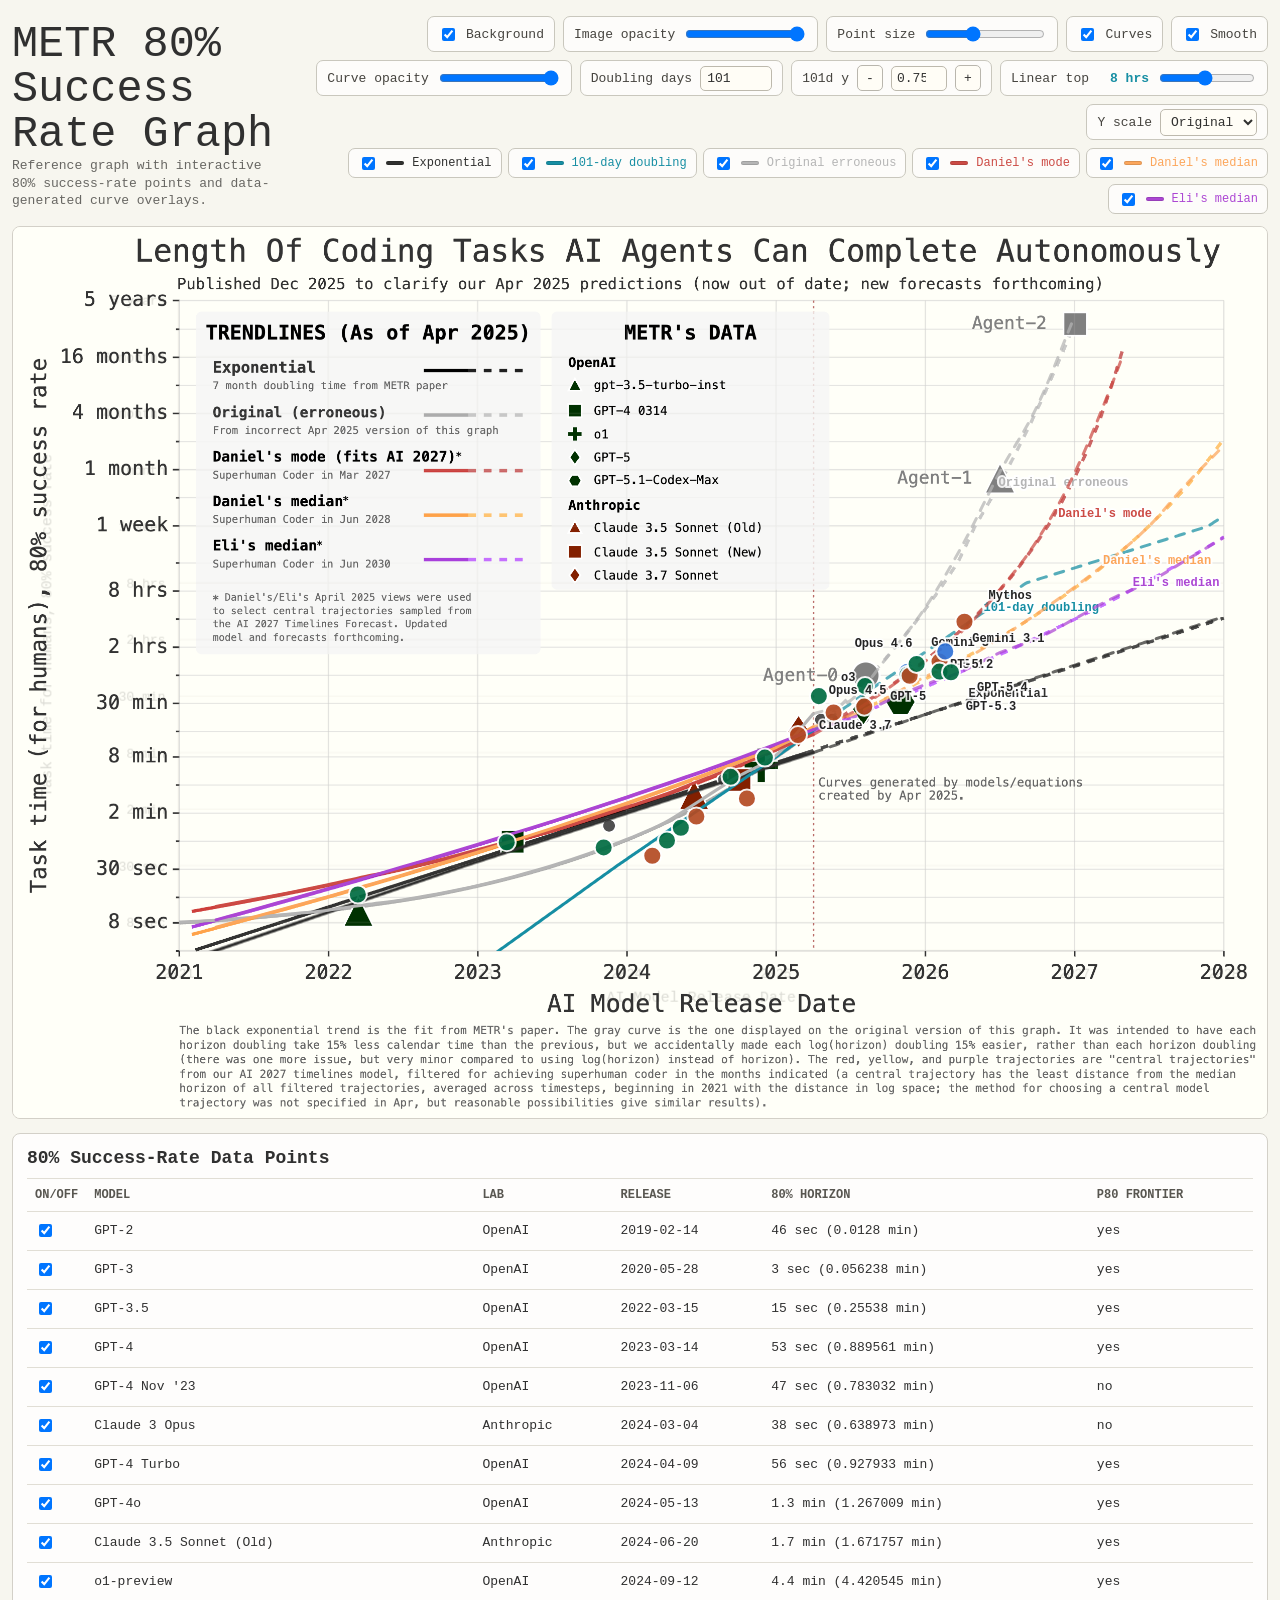
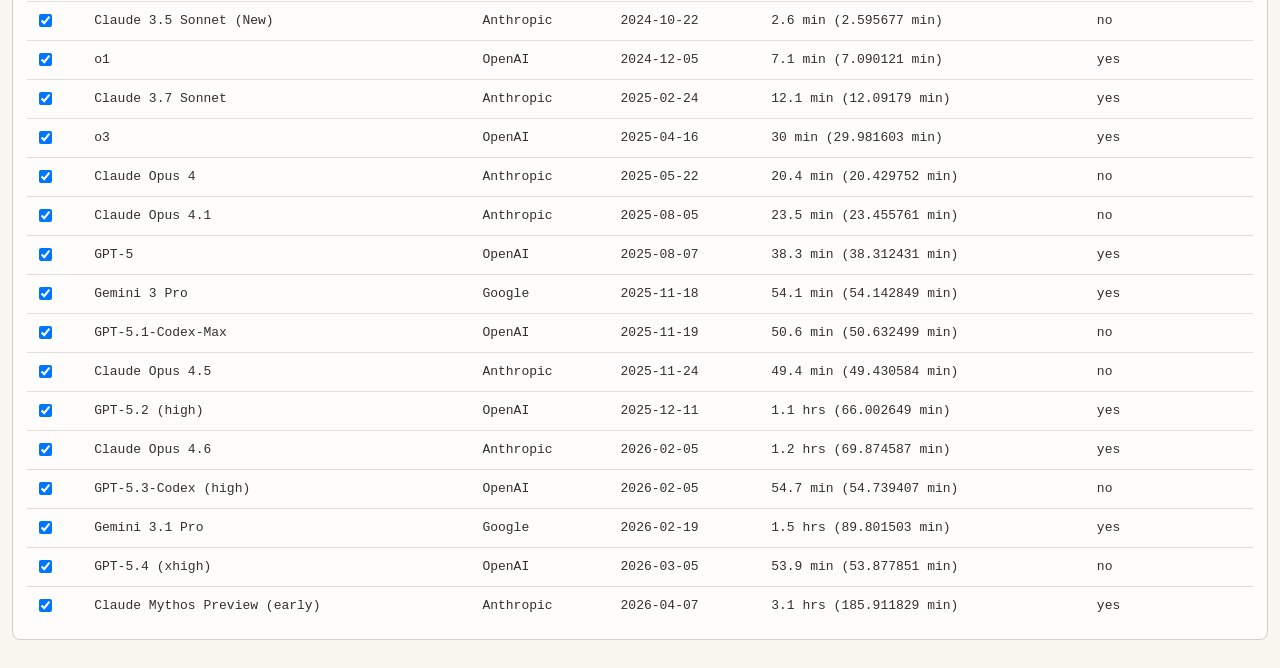
==== graph.html @ 04ca9c7e "Initial interactive AI 2027 graph" ====
<!doctype html>
<html lang="en">
  <head>
    <meta charset="utf-8" />
    <meta name="viewport" content="width=device-width, initial-scale=1" />
    <meta http-equiv="cache-control" content="no-store" />
    <meta http-equiv="pragma" content="no-cache" />
    <meta http-equiv="expires" content="0" />
    <title>METR 80% Success Rate Graph</title>
    <link rel="stylesheet" href="./graph.css?v=20260511-12" />
  </head>
  <body>
    <main>
      <header>
        <div>
          <h1>METR 80% Success Rate Graph</h1>
          <p>Reference graph with interactive 80% success-rate points and data-generated curve overlays.</p>
        </div>
        <div class="controls" aria-label="Graph controls">
          <label>
            <input id="backgroundToggle" type="checkbox" checked />
            Background
          </label>
          <label>
            Image opacity
            <input id="backgroundOpacity" type="range" min="0" max="1" step="0.02" value="1" />
          </label>
          <label>
            Point size
            <input id="pointSize" type="range" min="8" max="34" step="1" value="18" />
          </label>
          <label>
            <input id="curvesToggle" type="checkbox" checked />
            Curves
          </label>
          <label>
            <input id="curveSmoothToggle" type="checkbox" checked />
            Smooth
          </label>
          <label>
            Curve opacity
            <input id="curveOpacity" type="range" min="0" max="1" step="0.02" value="1" />
          </label>
          <label>
            Doubling days
            <input id="customDoublingDays" class="number-input" type="number" min="14" max="730" step="1" value="101" />
          </label>
          <label class="stepper-control">
            101d y
            <button id="doublingInterceptDown" class="stepper-button" type="button" aria-label="Lower 101-day curve intercept">-</button>
            <input id="customDoublingIntercept" class="offset-input" type="number" min="-8" max="8" step="0.25" value="0.75" />
            <button id="doublingInterceptUp" class="stepper-button" type="button" aria-label="Raise 101-day curve intercept">+</button>
          </label>
          <label class="linear-top-control">
            Linear top
            <span id="linearTopValue" class="inline-value">8 hrs</span>
            <input id="linearTopCutoff" type="range" min="3" max="15.418" step="0.05" value="8.9069" />
          </label>
          <label>
            Y scale
            <select id="yScaleMode" class="select-input">
              <option value="source">Original</option>
              <option value="log">Log</option>
              <option value="linear">Linear</option>
            </select>
          </label>
          <div id="curveToggles" class="curve-toggles" aria-label="Individual curve controls"></div>
        </div>
      </header>

      <section class="graph-wrap" aria-label="METR graph">
        <img
          class="graph-image"
          src="./new-metr-extended-nowatermark-inexpandable.png?v=20260511-12"
          alt="Length of coding tasks AI agents can complete autonomously, with model release date on the x-axis and human task time at 80% success rate on the y-axis."
        />
        <svg id="overlay" class="overlay" viewBox="0 0 2498 1774" aria-label="Interactive METR 80% success-rate data overlay"></svg>
        <div id="graphTooltip" class="tooltip"></div>
      </section>

      <section class="data-table">
        <h2>80% Success-Rate Data Points</h2>
        <table>
          <thead>
            <tr>
              <th>On/off</th>
              <th>Model</th>
              <th>Lab</th>
              <th>Release</th>
              <th>80% horizon</th>
              <th>p80 frontier</th>
            </tr>
          </thead>
          <tbody id="graphDataTable"></tbody>
        </table>
      </section>
    </main>

    <script src="./data.js?v=20260511-12"></script>
    <script src="./graph.js?v=20260511-12"></script>
  </body>
</html>
---- graph.css ----
:root {
  --bg: #f7f6ef;
  --ink: #303030;
  --muted: #686763;
  --panel: rgba(255, 255, 255, 0.84);
  font-family:
    ui-monospace, "SFMono-Regular", "SF Mono", Menlo, Consolas, "Liberation Mono",
    monospace;
}

* {
  box-sizing: border-box;
}

body {
  margin: 0;
  background: var(--bg);
  color: var(--ink);
}

main {
  width: min(100vw - 24px, 1600px);
  margin: 0 auto;
  padding: 16px 0 28px;
}

header {
  display: flex;
  align-items: end;
  justify-content: space-between;
  gap: 24px;
  margin-bottom: 12px;
}

h1,
h2,
p {
  margin-top: 0;
}

h1 {
  margin-bottom: 0;
  font-size: clamp(24px, 3.4vw, 54px);
  line-height: 1.03;
  font-weight: 500;
  letter-spacing: 0;
}

p {
  max-width: 620px;
  margin-bottom: 4px;
  color: var(--muted);
  font-size: 13px;
  line-height: 1.35;
}

.controls {
  display: flex;
  align-items: center;
  justify-content: flex-end;
  gap: 8px;
  flex-wrap: wrap;
  max-width: 960px;
}

.controls label {
  display: inline-flex;
  align-items: center;
  gap: 8px;
  min-height: 36px;
  border: 1px solid #c9c7bd;
  border-radius: 7px;
  background: rgba(255, 255, 255, 0.72);
  padding: 0 10px;
  color: #46443f;
  font-size: 13px;
  white-space: nowrap;
}

.controls input[type="range"] {
  width: 120px;
}

.number-input {
  width: 72px;
  border: 1px solid #bdb9ad;
  border-radius: 5px;
  background: #fffdf6;
  color: #30302f;
  font: inherit;
  padding: 4px 6px;
}

.offset-input {
  width: 56px;
  border: 1px solid #bdb9ad;
  border-radius: 5px;
  background: #fffdf6;
  color: #30302f;
  font: inherit;
  padding: 4px 5px;
}

.stepper-control {
  padding-right: 6px;
}

.stepper-button {
  width: 26px;
  height: 26px;
  border: 1px solid #b9b6ad;
  border-radius: 5px;
  background: #fffdf6;
  color: #30302f;
  font: inherit;
  line-height: 1;
  cursor: pointer;
}

.stepper-button:hover {
  background: #f1efe5;
}

.select-input {
  min-width: 86px;
  border: 1px solid #bdb9ad;
  border-radius: 5px;
  background: #fffdf6;
  color: #30302f;
  font: inherit;
  padding: 4px 6px;
}

.linear-top-control input[type="range"] {
  width: 96px;
}

.inline-value {
  min-width: 52px;
  color: #168ea3;
  font-weight: 700;
  text-align: right;
}

.curve-toggles {
  display: flex;
  justify-content: flex-end;
  gap: 6px;
  flex-wrap: wrap;
  width: 100%;
}

.curve-toggles label {
  min-height: 30px;
  padding: 0 9px;
  font-size: 12px;
}

.curve-swatch {
  width: 18px;
  height: 4px;
  border-radius: 999px;
  background: currentColor;
  box-shadow: inset 0 0 0 1px rgba(0, 0, 0, 0.12);
}

.graph-wrap {
  position: relative;
  overflow: auto;
  border: 1px solid #d3d0c8;
  border-radius: 8px;
  background: #fbfaf3;
}

.graph-image,
.overlay {
  display: block;
  width: 100%;
  min-width: 980px;
  height: auto;
}

.graph-image {
  transition: opacity 140ms ease;
}

.overlay {
  position: absolute;
  inset: 0;
  pointer-events: none;
}

.hotspot {
  pointer-events: all;
  cursor: crosshair;
}

.vector-grid {
  transition: opacity 140ms ease;
}

.grid-line {
  stroke: #d4d2ca;
  stroke-width: 2;
}

.axis-line {
  stroke: #9d9a91;
  stroke-width: 3;
}

.axis-text {
  fill: #3a3937;
  font-size: 30px;
}

.tick-text {
  fill: #3a3937;
  font-size: 26px;
}

.point-label {
  fill: #242424;
  paint-order: stroke;
  stroke: rgba(255, 255, 255, 0.86);
  stroke-width: 7px;
  font-size: 24px;
  font-weight: 700;
}

.trend-layer {
  transition: opacity 140ms ease;
}

.trend-line {
  fill: none;
  stroke-width: 6;
  stroke-linecap: round;
  stroke-linejoin: round;
}

.trend-line.projected {
  stroke-dasharray: 18 18;
  opacity: 0.72;
}

.trend-hit {
  fill: none;
  stroke: transparent;
  stroke-width: 34;
  pointer-events: stroke;
}

.curve-label {
  paint-order: stroke;
  stroke: rgba(255, 255, 255, 0.88);
  stroke-width: 8px;
  font-size: 24px;
  font-weight: 800;
}

.tooltip {
  position: absolute;
  z-index: 5;
  display: none;
  max-width: 320px;
  border: 1px solid #c8c4b8;
  border-radius: 8px;
  background: rgba(255, 255, 255, 0.96);
  box-shadow: 0 14px 32px rgba(38, 35, 28, 0.18);
  padding: 10px 12px;
  color: #2e2e2e;
  font-size: 12px;
  line-height: 1.4;
  pointer-events: none;
}

.tooltip strong {
  display: block;
  margin-bottom: 4px;
  font-size: 13px;
}

.data-table {
  margin-top: 14px;
  border: 1px solid #d3d0c8;
  border-radius: 8px;
  background: var(--panel);
  padding: 14px;
}

h2 {
  margin-bottom: 10px;
  font-size: 18px;
}

table {
  width: 100%;
  border-collapse: collapse;
}

th,
td {
  border-top: 1px solid #e1ded5;
  padding: 9px 8px;
  text-align: left;
  font-size: 13px;
}

th {
  color: #585650;
  text-transform: uppercase;
  font-size: 12px;
}

.visibility-cell {
  width: 1%;
  white-space: nowrap;
}

@media (max-width: 700px) {
  main {
    width: min(100vw - 14px, 1600px);
    padding-top: 10px;
  }

  header {
    display: block;
  }

  h1 {
    margin-bottom: 8px;
    font-size: 25px;
  }

  .controls {
    justify-content: flex-start;
    margin-top: 10px;
  }
}
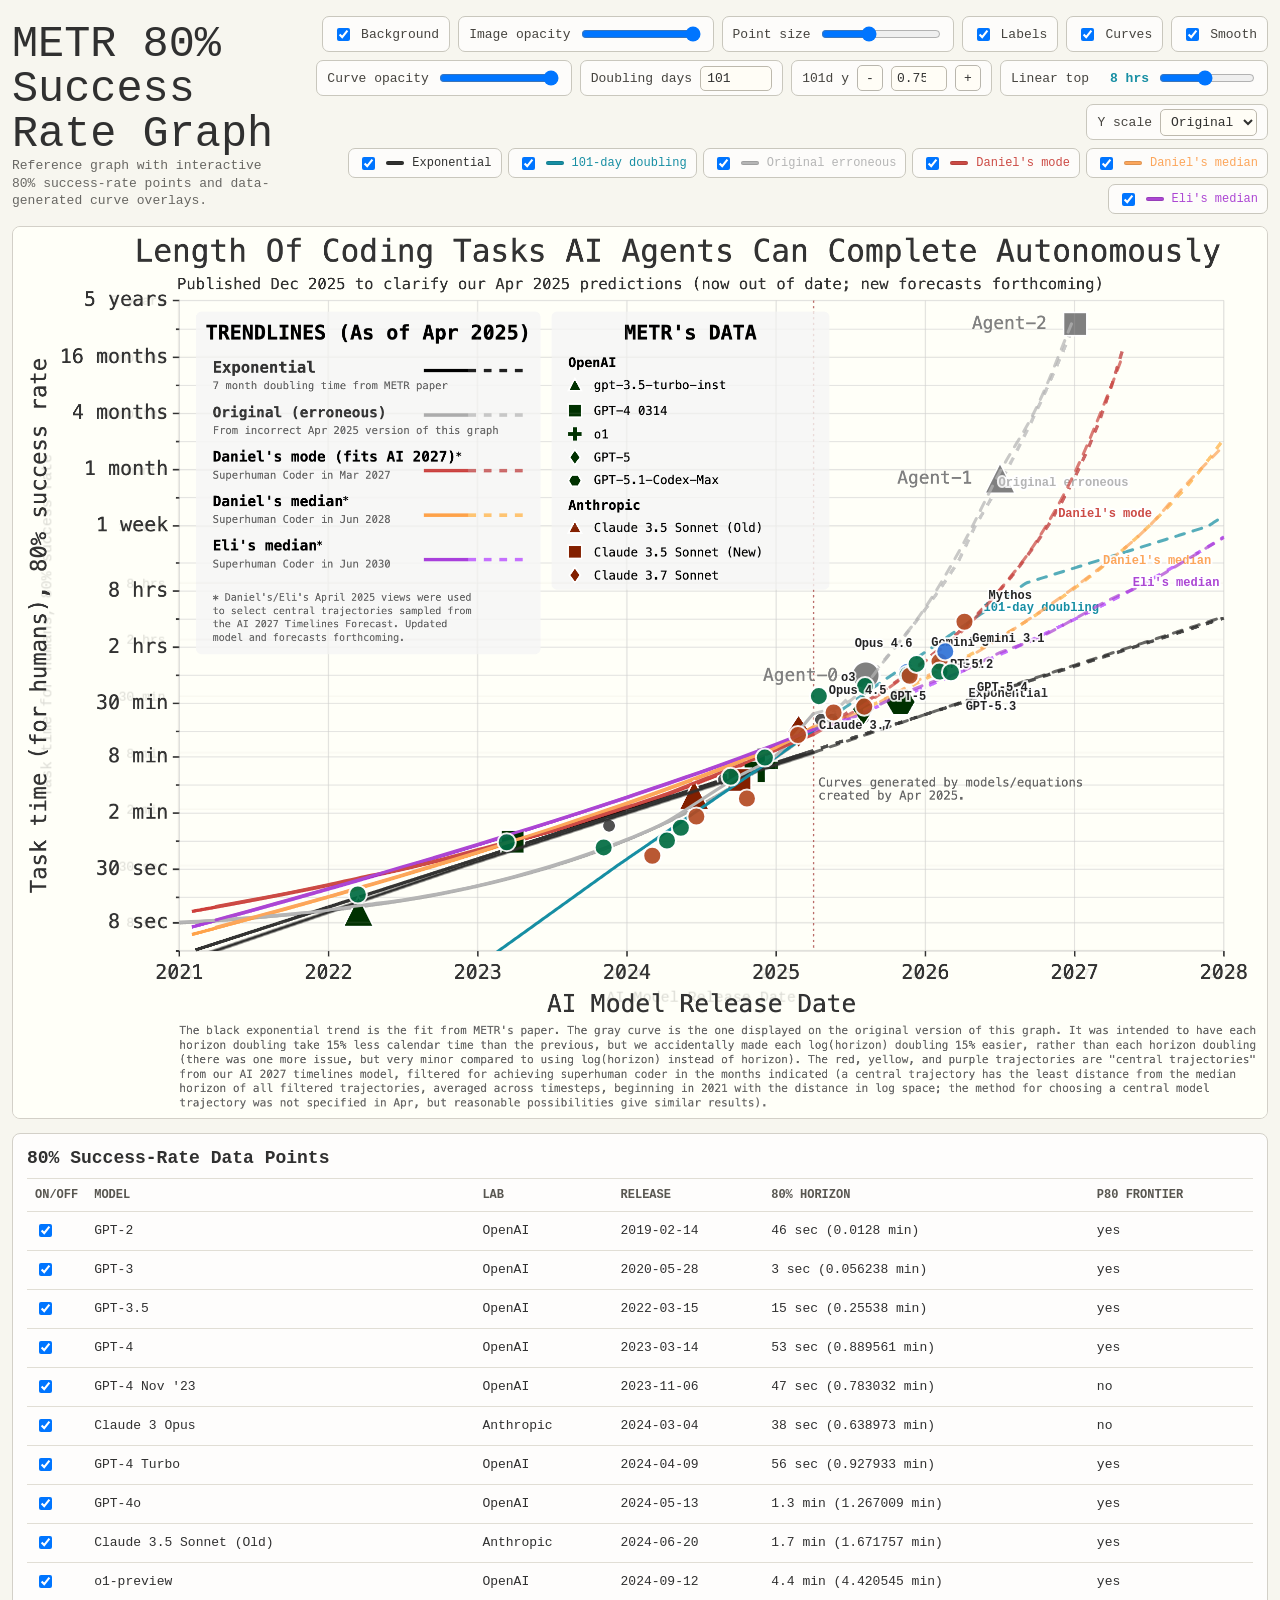
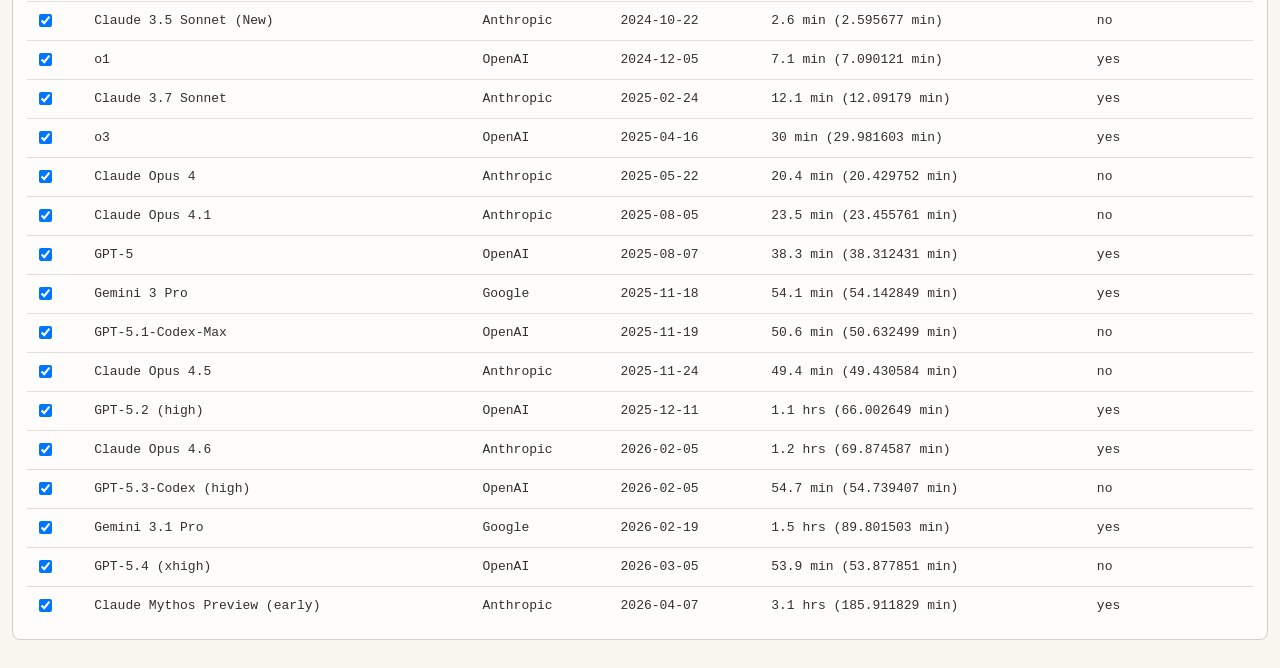
==== commit e097344f: "Add model label toggle" ====
--- a/graph.html
+++ b/graph.html
@@ -7,7 +7,7 @@
     <meta http-equiv="pragma" content="no-cache" />
     <meta http-equiv="expires" content="0" />
     <title>METR 80% Success Rate Graph</title>
-    <link rel="stylesheet" href="./graph.css?v=20260511-12" />
+    <link rel="stylesheet" href="./graph.css?v=20260511-13" />
   </head>
   <body>
     <main>
@@ -28,6 +28,10 @@
           <label>
             Point size
             <input id="pointSize" type="range" min="8" max="34" step="1" value="18" />
+          </label>
+          <label>
+            <input id="pointLabelsToggle" type="checkbox" checked />
+            Labels
           </label>
           <label>
             <input id="curvesToggle" type="checkbox" checked />
@@ -71,7 +75,7 @@
       <section class="graph-wrap" aria-label="METR graph">
         <img
           class="graph-image"
-          src="./new-metr-extended-nowatermark-inexpandable.png?v=20260511-12"
+          src="./new-metr-extended-nowatermark-inexpandable.png?v=20260511-13"
           alt="Length of coding tasks AI agents can complete autonomously, with model release date on the x-axis and human task time at 80% success rate on the y-axis."
         />
         <svg id="overlay" class="overlay" viewBox="0 0 2498 1774" aria-label="Interactive METR 80% success-rate data overlay"></svg>
@@ -96,7 +100,7 @@
       </section>
     </main>
 
-    <script src="./data.js?v=20260511-12"></script>
-    <script src="./graph.js?v=20260511-12"></script>
+    <script src="./data.js?v=20260511-13"></script>
+    <script src="./graph.js?v=20260511-13"></script>
   </body>
 </html>
